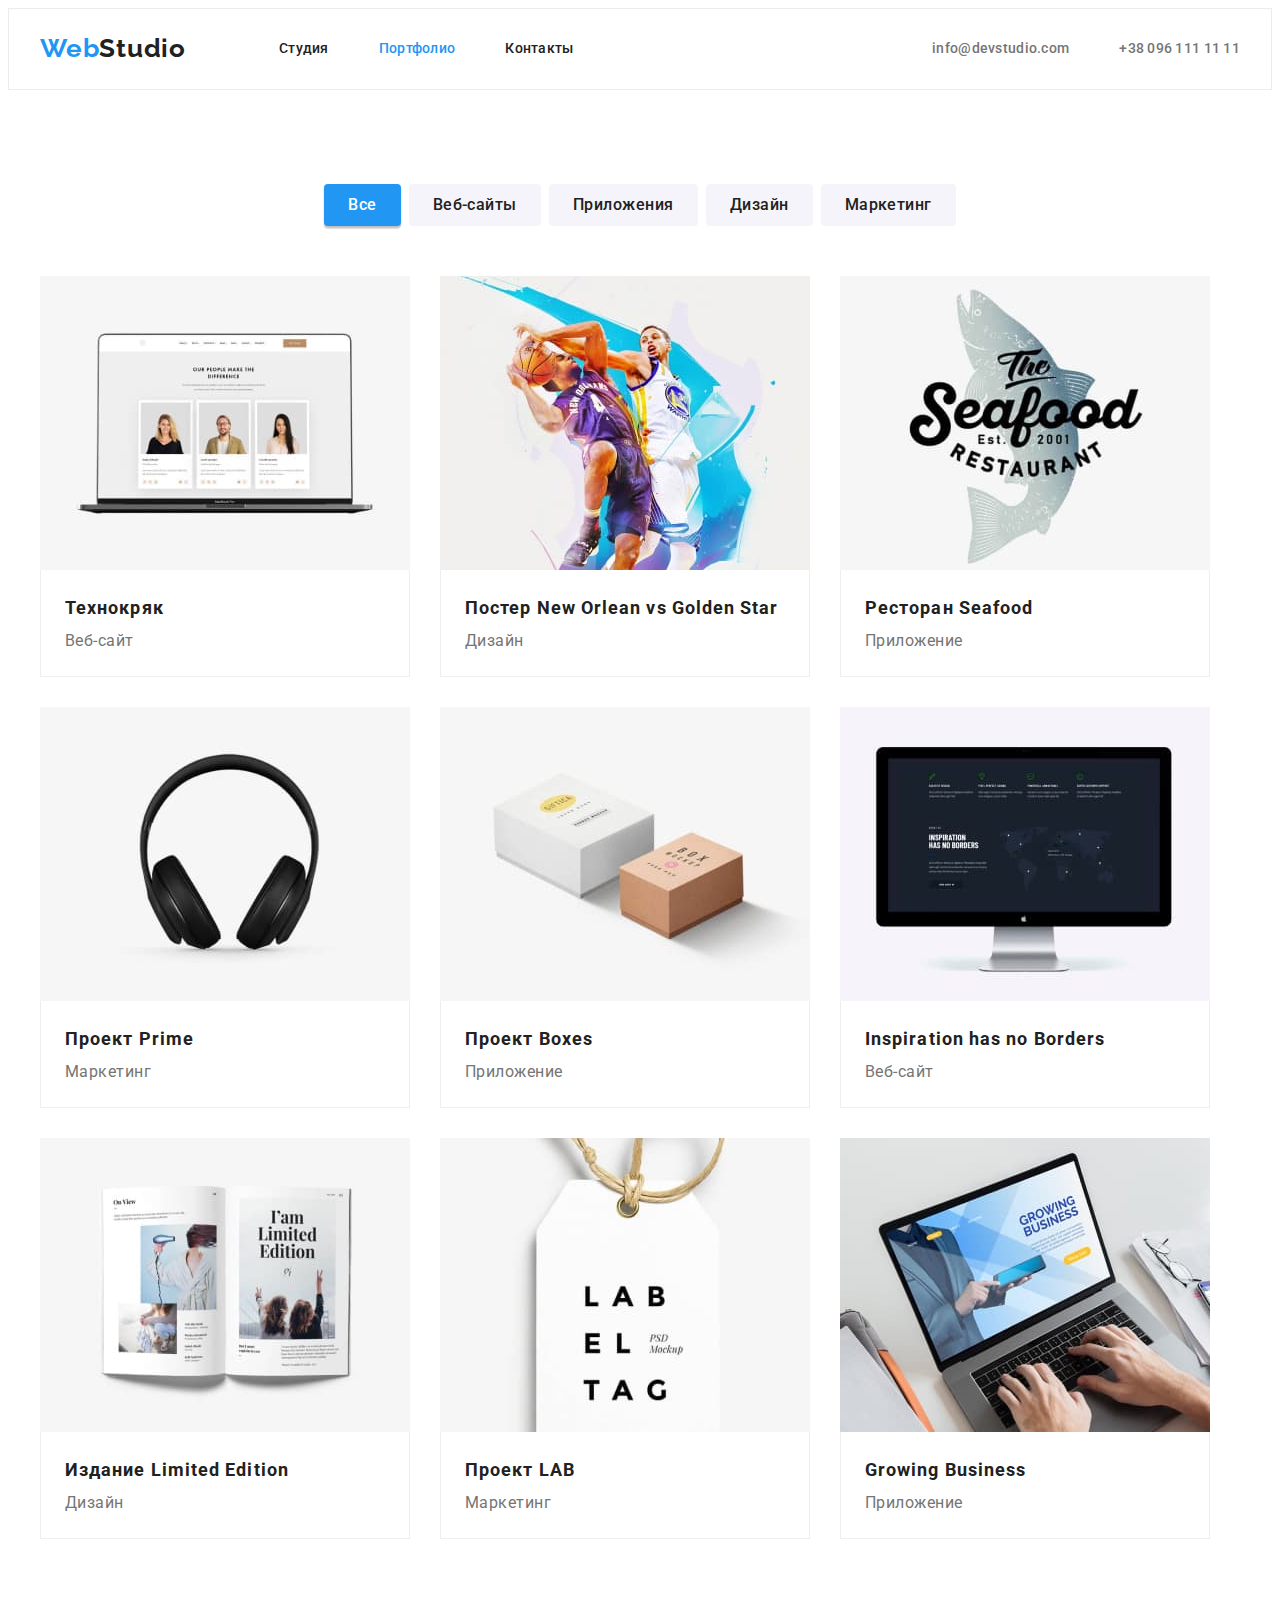
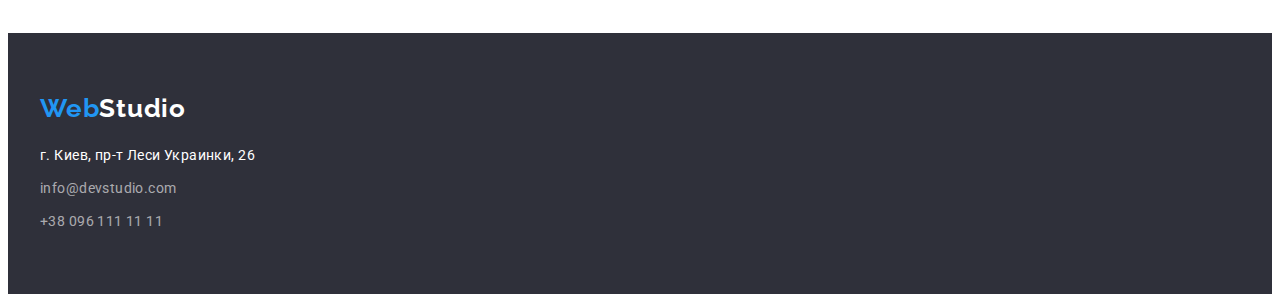
==== portfolio.html @ cd7b4eb1 "добавила файлы прошлой работы" ====
<!DOCTYPE html>
<html lang="ru">
  <head>
    <meta charset="UTF-8" />
    <meta http-equiv="X-UA-Compatible" content="IE=edge" />
    <meta name="viewport" content="width=device-width, initial-scale=1.0" />
    <link rel="preconnect" href="https://fonts.googleapis.com" />
    <link rel="preconnect" href="https://fonts.gstatic.com" crossorigin />
    <link
      href="https://fonts.googleapis.com/css2?family=Raleway:wght@700&family=Roboto:wght@400;500;700;900&display=swap"
      rel="stylesheet"
    />
    <title>Document</title>
    <link
      rel="stylesheet"
      href="https://cdnjs.cloudflare.com/ajax/libs/modern-normalize/1.1.0/modern-normalize.min.css"
      integrity="sha512-wpPYUAdjBVSE4KJnH1VR1HeZfpl1ub8YT/NKx4PuQ5NmX2tKuGu6U/JRp5y+Y8XG2tV+wKQpNHVUX03MfMFn9Q=="
      crossorigin="anonymous"
      referrerpolicy="no-referrer"
    />
    <link rel="stylesheet" href="./css/style.css" />
  </head>
  <body>
    <!--шапка сайта-->
    <header class="header">
      <div class="container header-nav">
        <nav class="nav">
          <!-- logo-->
          <a class="logo link" href="./index.html" lang="en"
            >Web<span class="logo-accent">Studio</span></a
          >
          <!--navigation-->
          <ul class="header-item">
            <li class="header-list">
              <a href="./index.html" class="list-nav link">Студия</a>
            </li>
            <li class="header-list">
              <a href="./portfolio.html" class="list-nav link current">Портфолио</a>
            </li>
            <li class="header-list">
              <a href="" class="list-nav link">Контакты</a>
            </li>
          </ul>
        </nav>

        <!--contacts-->
        <ul class="contacts-nav">
          <li class="header-list">
            <a href="mailto:info@devstudio.com" class="header-mail link">info@devstudio.com</a>
          </li>
          <li class="header-list">
            <a href="tel:+380961111111" class="header-tel link">+38 096 111 11 11</a>
          </li>
        </ul>
      </div>
    </header>
    <main>
      <section class="portfolio section centered container">
        <div>
          <!--скрытый заголовок-->
          <h1 class="visually-hidden">Примеры работ</h1>
          <ul class="btn-list">
            <li class="item-btn">
              <button type="button" class="btn-portfolio current">Все</button>
            </li>
            <li class="item-btn">
              <button type="button" class="btn-portfolio">Веб-сайты</button>
            </li>
            <li class="item-btn">
              <button type="button" class="btn-portfolio">Приложения</button>
            </li>
            <li class="item-btn">
              <button type="button" class="btn-portfolio">Дизайн</button>
            </li>
            <li class="item-btn">
              <button type="button" class="btn-portfolio">Маркетинг</button>
            </li>
          </ul>

          <ul class="portfolio-cards">
            <li class="item-portfolio">
              <img
                class="picture"
                src="./img/people.jpg"
                alt="на экране ноутбука изображены фото людей"
                width="370"
              />
              <div class="meta-blok">
                <h2 class="cards-item">Технокряк</h2>
                <p class="cards-text">Веб-сайт</p>
              </div>
            </li>
            <li class="item-portfolio">
              <img
                class="picture"
                src="./img/basketboll.jpg"
                alt="два баскетболиста борятся за мяч"
                width="370"
              />
              <div class="meta-blok">
                <h2 class="cards-item">Постер New Orlean vs Golden Star</h2>
                <p class="cards-text">Дизайн</p>
              </div>
            </li>
            <li class="item-portfolio">
              <img
                class="picture"
                src="./img/seafood.jpg"
                alt="логотип рыбного ресторана"
                width="370"
              />
              <div class="meta-blok">
                <h2 class="cards-item">Ресторан Seafood</h2>
                <p class="cards-text">Приложение</p>
              </div>
            </li>
            <li class="item-portfolio">
              <img class="picture" src="./img/headphones.jpg" alt="наушники" width="370" />
              <div class="meta-blok">
                <h2 class="cards-item">Проект Prime</h2>
                <p class="cards-text">Маркетинг</p>
              </div>
            </li>
            <li class="item-portfolio">
              <img class="picture" src="./img/boxes.jpg" alt="две коробки" width="370" />
              <div class="meta-blok">
                <h2 class="cards-item">Проект Boxes</h2>
                <p class="cards-text">Приложение</p>
              </div>
            </li>
            <li class="item-portfolio">
              <img class="picture" src="./img/monitor.jpg" alt="монитор компьютера" width="370" />
              <div class="meta-blok">
                <h2 class="cards-item">Inspiration has no Borders</h2>
                <p class="cards-text">Веб-сайт</p>
              </div>
            </li>
            <li class="item-portfolio">
              <img class="picture" src="./img/magazine.jpg" alt="открытый журнал" width="370" />
              <div class="meta-blok">
                <h2 class="cards-item">Издание Limited Edition</h2>
                <p class="cards-text">Дизайн</p>
              </div>
            </li>
            <li class="item-portfolio">
              <img
                class="picture"
                src="./img/tag.jpg"
                alt="бирка с логотипом компании"
                width="370"
              />
              <div class="meta-blok">
                <h2 class="cards-item">Проект LAB</h2>
                <p class="cards-text">Маркетинг</p>
              </div>
            </li>
            <li class="item-portfolio">
              <img
                class="picture"
                src="./img/laptop.jpg"
                alt="человек печатает на клавиатуре ноутбука"
                width="370"
              />
              <div class="meta-blok">
                <h2 class="cards-item">Growing Business</h2>
                <p class="cards-text">Приложение</p>
              </div>
            </li>
          </ul>
        </div>
      </section>
    </main>
    <!--подвал-->
    <footer class="footer">
      <div class="container logo-text">
        <!--logo-->
        <a class="logo link" href="./index.html" lang="en"
          >Web<span class="logo-footer">Studio</span></a
        >

        <!--ccontacts-->

        <address class="adress-item">
          <ul>
            <li class="adress">г. Киев, пр-т Леси Украинки, 26</li>
            <li class="mail">
              <a href="mailto:info@devstudio.com" class="link footer-mail">info@devstudio.com</a>
            </li>
            <li>
              <a href="tel:+380961111111" class="link footer-tel">+38 096 111 11 11</a>
            </li>
          </ul>
        </address>
      </div>
    </footer>
  </body>
</html>
---- css/style.css ----
:root {
  --main-color: #ffffff;
  --hero-color: #2f303a;
  --footer-color: #2f303a;
  --active-link-color: #2196f3;
  --first-btn-color: #2196f3;
  --second-btn-color: #f5f4fa;
  --title-color: #212121;
  --main-contente-color: #e5e5e5;
  --text-color: #757575;
}
body {
  font-family: Roboto, Raleway, sans-serif;
  color: #e5e5e5;
}
.list {
  padding: 0;
  margin: 0;
  list-style: none;
}
.link {
  text-decoration: none;
}
.visually-hidden {
  position: absolute;
  white-space: nowrap;
  width: 1px;
  height: 1px;
  overflow: hidden;
  border: 0;
  padding: 0;
  clip: rect(0 0 0 0);
  clip-path: inset(50%);
  margin: -1px;
}
ul {
  list-style-type: none;
  margin-top: 0;
  margin-bottom: 0;
  padding-left: 0;
}
.container {
  margin-left: auto;
  margin-right: auto;
  width: 1200px;
  padding-left: 15px;
  padding-right: 15px;
}
.centered {
  text-align: center;
}
.section {
  padding-top: 94px;
}
img {
  display: block;
  max-width: 100%;
  height: auto;
}
/*-------header styles-------*/
.logo {
  font-family: 'Raleway', sans-serif;
  font-style: normal;
  font-weight: 700;
  font-size: 26px;
  line-height: 1.19;
  letter-spacing: 0.03em;
  color: var(--active-link-color);
}
.header .logo {
  padding-top: 24px;
  padding-bottom: 25px;
}
.logo-accent {
  color: var(--title-color);
}

.header {
  background-color: var(--main-color);
  border: 1px solid #ececec;
}
.nav {
  display: flex;
  align-items: center;
}
.header-nav {
  display: flex;
  align-items: center;
}
.header-item {
  display: flex;
  margin-bottom: 0;
  padding: 0;
  margin-left: 93px;
}
.header-list .link {
  display: block;
  padding-top: 32px;
  padding-bottom: 32px;
}
.header-list:not(:last-child) {
  margin-right: 50px;
}

.list-nav {
  font-weight: 500;
  font-size: 14px;
  line-height: 1.14;
  letter-spacing: 0.02em;
  color: var(--title-color);
}
.list-nav:hover,
.list-nav:focus {
  color: var(--active-link-color);
}

.current {
  color: var(--active-link-color);
}
.contacts-nav {
  display: flex;
  padding: 0;
  margin-left: auto;
}

.header-tel,
.header-mail {
  font-weight: 500;
  font-size: 14px;
  line-height: 1.14;
  letter-spacing: 0.02em;
  color: var(--text-color);
}
.header-tel:hover,
.header-tel:focus {
  color: var(--active-link-color);
}

.header-mail:hover,
.header-mail:focus {
  color: var(--active-link-color);
}

/*----hero styles-------*/
.hero-section {
  text-align: center;
  background-color: var(--hero-color);
  padding: 200px 0;
}
.container.flex {
  background-color: #2f303a;
  width: 696px;
}
.hero-title {
  margin-top: 0;
  margin-bottom: 30px;
  width: 696px;
  font-weight: 900;
  font-size: 44px;
  line-height: 1.36;
  letter-spacing: 0.06em;
  text-transform: uppercase;
  color: var(--main-color);
}
.hero-btn {
  font-family: inherit;
  font-weight: 700;
  font-size: 16px;
  line-height: 1.85;
  color: var(--main-color);
  cursor: pointer;
  background: var(--first-btn-color);
  border-color: transparent;
  box-shadow: 0px 4px 4px rgba(0, 0, 0, 0.15);
  border-radius: 4px;
  padding: 10px 32px;
  min-width: 200px;
}

.hero-btn:hover,
.hero-btn:focus {
  background: #188ce8;
  box-shadow: 0px 4px 4px rgba(0, 0, 0, 0.15);
  border-radius: 4px;
}

/*---------specifics section--------*/

.hidden {
  visibility: hidden;
  margin-top: 0;
}

.after-hero {
  padding-top: 94px;
  padding-bottom: 94px;
}
.what-do {
  padding-bottom: 94px;
}
.position-list {
  margin-bottom: 0;
  display: flex;
}
.pictures {
  margin-right: 30px;
}
.pictures:nth-child(3n) {
  margin-right: 0;
}

.item-position {
  text-align: left;
  width: 270px;
  margin-right: 30px;
}
.item-position:nth-child(4n) {
  margin-right: 0;
}

.subject {
  margin-top: 0;
  margin-bottom: 10px;
  font-weight: 700;
  font-size: 14px;
  line-height: 1.14;
  letter-spacing: 0.03em;
  text-transform: uppercase;
  color: var(--title-color);
}
.text {
  font-size: 14px;
  line-height: 1.71;
  letter-spacing: 0.03em;
  color: var(--text-color);

  margin: 0;
}
/*------what we do section------*/
.what-do {
}
.heading {
  margin-top: 0;
  margin-bottom: 50px;
  font-weight: 700;
  font-size: 36px;
  line-height: 1.16;
  text-align: center;
  letter-spacing: 0.03em;
  color: var(--title-color);
}
/*----------our team section--------*/
.team {
  background-color: var(--second-btn-color);
  padding-top: 94px;
  padding-bottom: 94px;
}

.team-card {
  display: flex;
}
.photo-card {
  margin-right: 30px;
  background-color: var(--main-color);
  box-shadow: 0px 1px 3px rgba(0, 0, 0, 0.12), 0px 1px 1px rgba(0, 0, 0, 0.14),
    0px 2px 1px rgba(0, 0, 0, 0.2);
  border-radius: 0px 0px 4px 4px;
}

.photo-card:nth-child(4n) {
  margin-right: 0;
}

.team-title {
  margin-top: 0;
  margin-bottom: 50px;
  font-weight: 700;
  font-size: 36px;
  line-height: 1.16;
  text-align: center;
  letter-spacing: 0.03em;
  color: var(--title-color);
}
.team-blok {
  padding: 30px;
}
.name-title {
  font-weight: 500;
  font-size: 16px;
  line-height: 1.18;
  text-align: center;
  letter-spacing: 0.03em;
  color: var(--title-color);
  margin: 0;
  margin-bottom: 10px;
}
.profession {
  font-size: 16px;
  line-height: 1.18;
  text-align: center;
  letter-spacing: 0.03em;
  color: var(--text-color);
  margin: 0;
}

/*portfolio*/

.portfolio {
  padding-bottom: 94px;
}

/*-------portfolio-btn-------*/
.btn-portfolio {
  font-family: inherit;
  font-weight: 500;
  font-size: 16px;
  line-height: 1.62;
  text-align: center;
  border-color: transparent;
  letter-spacing: 0.03em;
  color: var(--title-color);
  background-color: var(--second-btn-color);
  cursor: pointer;
  border-radius: 4px;
  padding: 6px 22px;
  display: inline-block;
}
.btn-portfolio:hover,
.btn-portfolio:focus {
  color: var(--main-color);
  background-color: var(--first-btn-color);
}

.btn-list {
  justify-content: center;
  display: flex;
  margin-bottom: 50px;
  padding: 0;
}

.item-btn {
  margin-right: 8px;
}
.item-btn:nth-child(5n) {
  margin-right: 0;
}

.btn-list .current {
  background: #2196f3;
  color: var(--main-color);
  box-shadow: 0px 3px 1px rgba(0, 0, 0, 0.1), 0px 1px 2px rgba(0, 0, 0, 0.08),
    0px 2px 2px rgba(0, 0, 0, 0.12);
  border-radius: 4px;
}
.portfolio-cards {
  display: flex;
  flex-wrap: wrap;
  background-color: var(--main-color);
}
.item-portfolio {
  text-align: left;
  width: 370px;
  margin-right: 30px;
  margin-bottom: 30px;
}
.item-portfolio:nth-last-child(-n + 3) {
  margin-bottom: 0;
}

.item-portfolio:nth-child(3n) {
  margin-right: 0;
}

.meta-blok {
  padding: 20px 24px;
  border-right: 1px solid #eeeeee;
  border-bottom: 1px solid #eeeeee;
  border-left: 1px solid #eeeeee;
}

.cards-item {
  font-weight: 700;
  font-size: 18px;
  line-height: 2;
  letter-spacing: 0.06em;
  color: var(--title-color);
  margin: 0;
}

.cards-text {
  font-size: 16px;
  line-height: 1.88;
  letter-spacing: 0.03em;
  color: var(--text-color);
  margin: 0;
}

/*--------footer----------*/
.footer {
  background-color: var(--footer-color);
  padding-top: 60px;
  padding-bottom: 60px;
}

.adress-item {
  font-style: normal;
  margin-top: 20px;
}

.logo-footer {
  color: var(--main-color);
}
.adress {
  font-size: 14px;
  line-height: 1.71;
  letter-spacing: 0.03em;
  color: var(--main-color);
  margin-bottom: 9px;
}
.footer-mail {
  font-size: 14px;
  line-height: 1.71;
  letter-spacing: 0.03em;
  color: rgba(255, 255, 255, 0.6);
}
.mail {
  margin-bottom: 9px;
}
.footer-tel {
  font-size: 14px;
  line-height: 1.71;
  letter-spacing: 0.03em;
  color: rgba(255, 255, 255, 0.6);
}
.footer-tel:hover,
.footer-tel:focus {
  color: var(--active-link-color);
}
.footer-mail:hover,
.footer-mail:focus {
  color: var(--active-link-color);
}
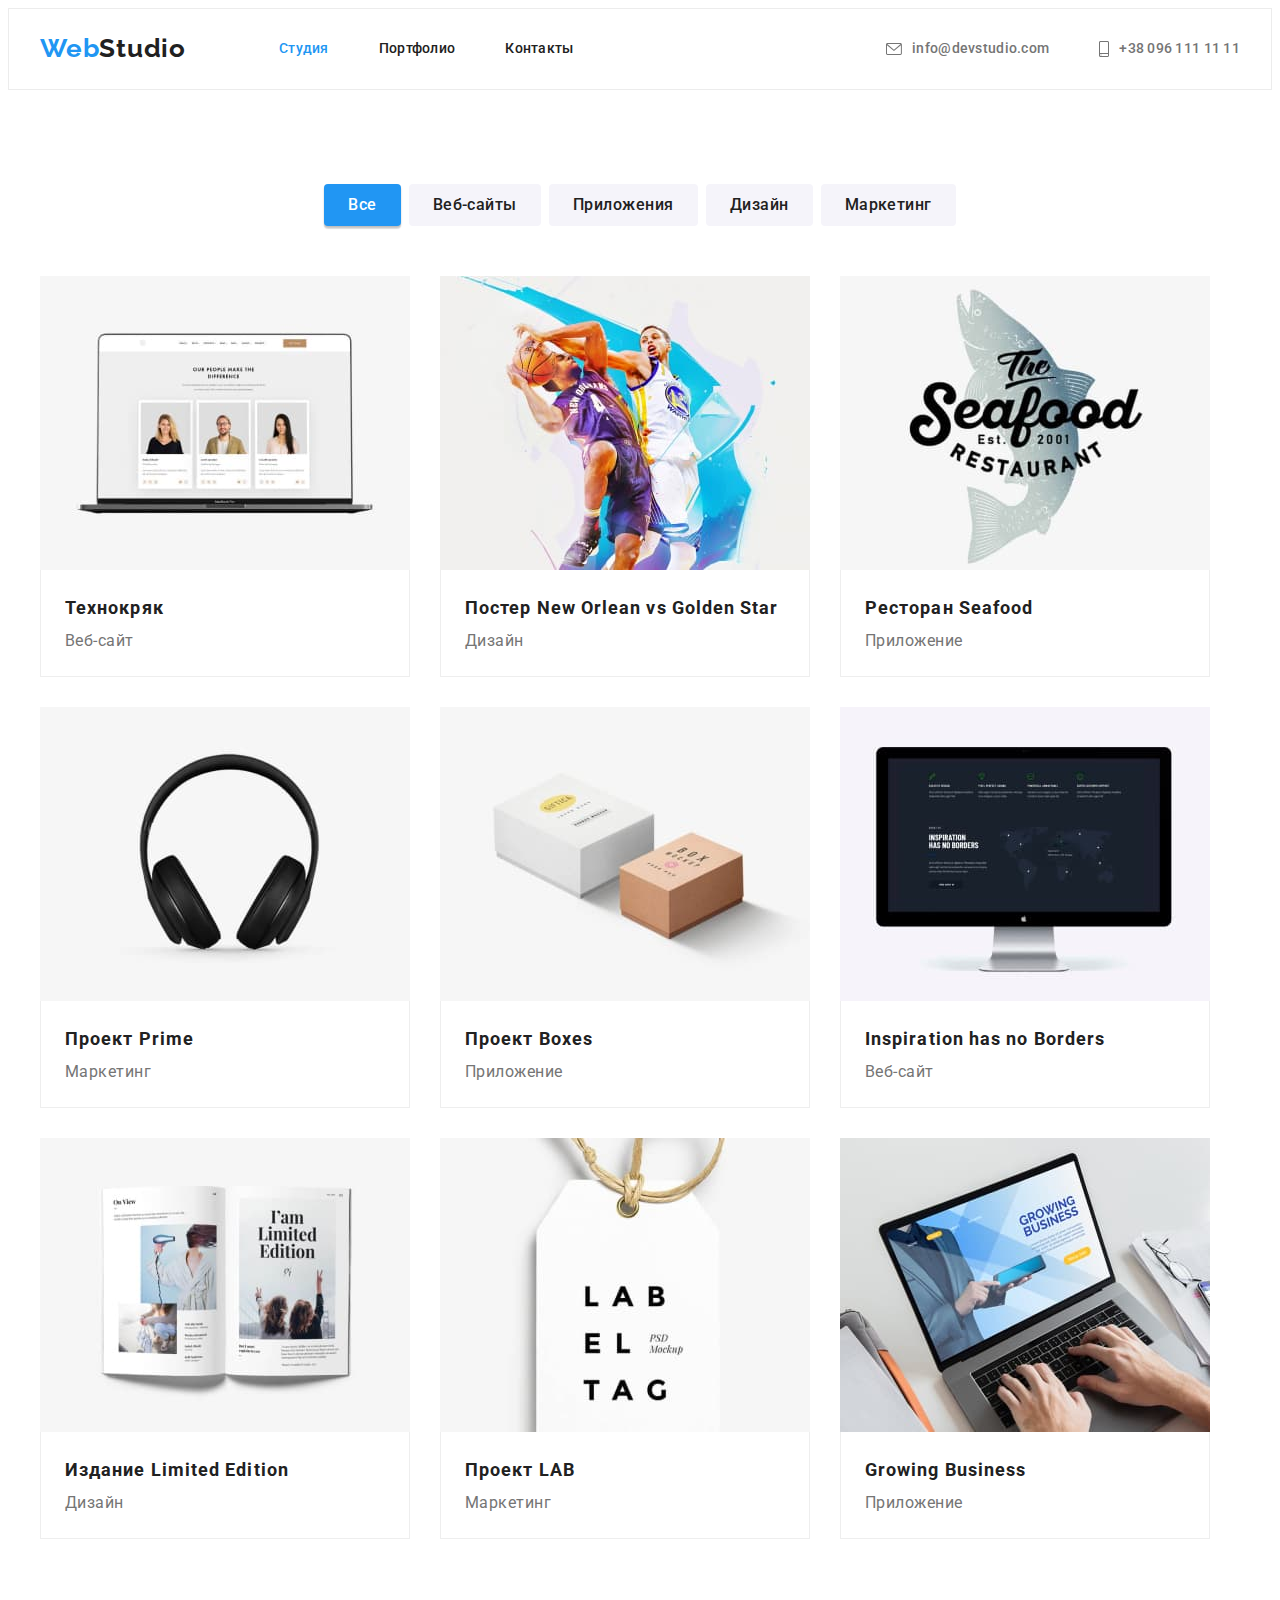
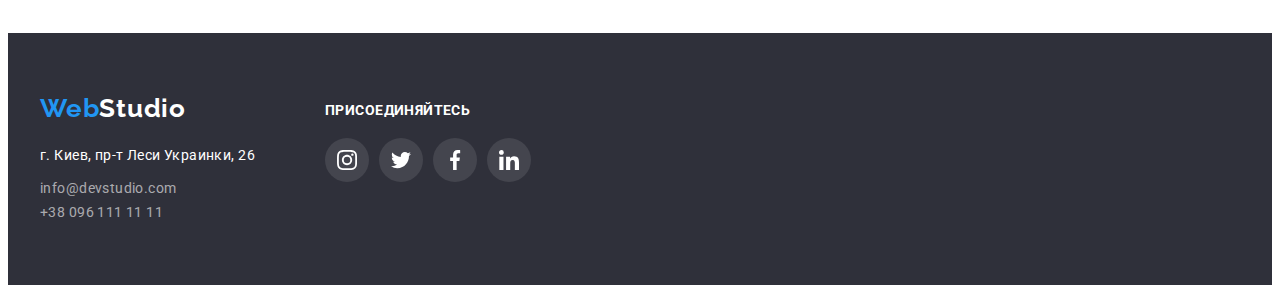
==== commit 3e8b3ffd: "добавила и стилизировала иконки" ====
--- a/portfolio.html
+++ b/portfolio.html
@@ -32,10 +32,10 @@
           <!--navigation-->
           <ul class="header-item">
             <li class="header-list">
-              <a href="./index.html" class="list-nav link">Студия</a>
+              <a href="./index.html" class="list-nav link current">Студия</a>
             </li>
             <li class="header-list">
-              <a href="./portfolio.html" class="list-nav link current">Портфолио</a>
+              <a href="./portfolio.html" class="list-nav link">Портфолио</a>
             </li>
             <li class="header-list">
               <a href="" class="list-nav link">Контакты</a>
@@ -46,10 +46,20 @@
         <!--contacts-->
         <ul class="contacts-nav">
           <li class="header-list">
-            <a href="mailto:info@devstudio.com" class="header-mail link">info@devstudio.com</a>
+            <a href="mailto:info@devstudio.com" class="header-mail link">
+              <svg class="icon mail" width="16" height="12">
+                <use href="./img/icons.svg#icon-mail"></use>
+              </svg>
+              info@devstudio.com</a
+            >
           </li>
           <li class="header-list">
-            <a href="tel:+380961111111" class="header-tel link">+38 096 111 11 11</a>
+            <a href="tel:+380961111111" class="header-tel link">
+              <svg class="icon phone" width="10" height="16">
+                <use href="./img/icons.svg#icon-phone"></use>
+              </svg>
+              +38 096 111 11 11</a
+            >
           </li>
         </ul>
       </div>
@@ -174,23 +184,58 @@
     <footer class="footer">
       <div class="container logo-text">
         <!--logo-->
-        <a class="logo link" href="./index.html" lang="en"
-          >Web<span class="logo-footer">Studio</span></a
-        >
-
-        <!--ccontacts-->
-
-        <address class="adress-item">
-          <ul>
-            <li class="adress">г. Киев, пр-т Леси Украинки, 26</li>
-            <li class="mail">
-              <a href="mailto:info@devstudio.com" class="link footer-mail">info@devstudio.com</a>
-            </li>
-            <li>
-              <a href="tel:+380961111111" class="link footer-tel">+38 096 111 11 11</a>
-            </li>
-          </ul>
-        </address>
+        <div class="adress-container">
+          <a class="logo link" href="./index.html" lang="en"
+            >Web<span class="logo-footer">Studio</span></a
+          >
+
+          <!--ccontacts-->
+
+          <address class="adress-item">
+            <ul>
+              <li class="adress">г. Киев, пр-т Леси Украинки, 26</li>
+              <li class="mail">
+                <a href="mailto:info@devstudio.com" class="link footer-mail">info@devstudio.com</a>
+              </li>
+              <li>
+                <a href="tel:+380961111111" class="link footer-tel">+38 096 111 11 11</a>
+              </li>
+            </ul>
+          </address>
+        </div>
+        <div class="join">
+          <h1 class="join-title">Присоединяйтесь</h1>
+          <ul class="social">
+            <li class="social-item">
+              <a class="social-link" href="">
+                <svg class="social-icon">
+                  <use href="./img/icons.svg#icon-instagram"></use>
+                </svg>
+              </a>
+            </li>
+            <li class="social-item">
+              <a class="social-link" href="">
+                <svg class="social-icon">
+                  <use href="./img/icons.svg#icon-twitter"></use>
+                </svg>
+              </a>
+            </li>
+            <li class="social-item">
+              <a class="social-link" href="">
+                <svg class="social-icon">
+                  <use href="./img/icons.svg#icon-facebook"></use>
+                </svg>
+              </a>
+            </li>
+            <li class="social-item">
+              <a class="social-link" href="">
+                <svg class="social-icon">
+                  <use href="./img/icons.svg#icon-linkedin"></use>
+                </svg>
+              </a>
+            </li>
+          </ul>
+        </div>
       </div>
     </footer>
   </body>
--- a/css/style.css
+++ b/css/style.css
@@ -83,10 +83,12 @@
   display: flex;
   align-items: center;
 }
+
 .header-nav {
   display: flex;
   align-items: center;
 }
+
 .header-item {
   display: flex;
   margin-bottom: 0;
@@ -94,7 +96,7 @@
   margin-left: 93px;
 }
 .header-list .link {
-  display: block;
+  display: flex;
   padding-top: 32px;
   padding-bottom: 32px;
 }
@@ -117,10 +119,20 @@
 .current {
   color: var(--active-link-color);
 }
+
 .contacts-nav {
   display: flex;
-  padding: 0;
   margin-left: auto;
+}
+.header-list {
+  align-items: center;
+}
+
+.icon {
+  margin-bottom: 0;
+  margin-right: 10px;
+  fill: currentColor;
+  align-self: center;
 }
 
 .header-tel,
@@ -131,6 +143,7 @@
   letter-spacing: 0.02em;
   color: var(--text-color);
 }
+
 .header-tel:hover,
 .header-tel:focus {
   color: var(--active-link-color);
@@ -144,11 +157,19 @@
 /*----hero styles-------*/
 .hero-section {
   text-align: center;
-  background-color: var(--hero-color);
+  background-color: #c4c4c4;
+  background-image: linear-gradient(to right, rgba(47, 48, 58, 0.4), rgba(47, 48, 58, 0.4)),
+    url(../img/working.jpg);
+  background-size: cover;
+  background-position: center;
+  background-repeat: no-repeat;
+  margin-left: auto;
+  margin-right: auto;
+  max-width: 1600px;
   padding: 200px 0;
+  box-shadow: 0px 4px 4px rgba(0, 0, 0, 0.25);
 }
 .container.flex {
-  background-color: #2f303a;
   width: 696px;
 }
 .hero-title {
@@ -195,18 +216,10 @@
   padding-top: 94px;
   padding-bottom: 94px;
 }
-.what-do {
-  padding-bottom: 94px;
-}
+
 .position-list {
   margin-bottom: 0;
   display: flex;
-}
-.pictures {
-  margin-right: 30px;
-}
-.pictures:nth-child(3n) {
-  margin-right: 0;
 }
 
 .item-position {
@@ -217,6 +230,15 @@
 .item-position:nth-child(4n) {
   margin-right: 0;
 }
+.features-thumb {
+  display: flex;
+  height: 120px;
+  margin-bottom: 30px;
+  background-color: var(--second-btn-color);
+  border-radius: 4px;
+  justify-content: center;
+  align-items: center;
+}
 
 .subject {
   margin-top: 0;
@@ -238,6 +260,7 @@
 }
 /*------what we do section------*/
 .what-do {
+  padding-bottom: 94px;
 }
 .heading {
   margin-top: 0;
@@ -248,6 +271,12 @@
   text-align: center;
   letter-spacing: 0.03em;
   color: var(--title-color);
+}
+.pictures {
+  margin-right: 30px;
+}
+.pictures:nth-child(3n) {
+  margin-right: 0;
 }
 /*----------our team section--------*/
 .team {
@@ -302,6 +331,83 @@
   color: var(--text-color);
   margin: 0;
 }
+.icon-list {
+  display: flex;
+  margin-bottom: 30px;
+  margin-left: 32px;
+  margin-right: 32px;
+}
+.icon-list .icon-link + .icon-link {
+  margin-left: 10px;
+}
+
+.link-icon {
+  display: flex;
+  justify-content: center;
+  align-items: center;
+  width: 44px;
+  height: 44px;
+  background-color: var(--white-color);
+  border-radius: 50%;
+  transition: background-color 250ms cubic-bezier(0.4, 0, 0.2, 1),
+    color 250ms cubic-bezier(0.4, 0, 0.2, 1);
+}
+
+.link-icon:hover {
+  background-color: var(--active-link-color);
+}
+.team-icon {
+  width: 20px;
+  height: 20px;
+  fill: #afb1b8;
+}
+.icon-list .link-icon:hover .team-icon {
+  fill: var(--main-color);
+}
+
+/*-----clients section----------*/
+.section-title {
+  color: var(--title-color);
+  margin-top: 0;
+  margin-bottom: 50px;
+  font-weight: 700;
+  font-size: 36px;
+  line-height: 1.17;
+  text-align: center;
+}
+
+.clients {
+  padding-top: 94px;
+  padding-bottom: 94px;
+}
+.clients-list {
+  display: flex;
+}
+.clients-link {
+  display: flex;
+  justify-content: center;
+  align-items: center;
+  width: 170px;
+  height: 92px;
+  border: 1px solid #afb1b8;
+  border-radius: 4px;
+  transition: color 250ms cubic-bezier(0.4, 0, 0.2, 1);
+}
+
+.clients-link:hover {
+  border: 1px solid var(--active-link-color);
+}
+.clients-item:not(:last-child) {
+  margin-right: 30px;
+}
+.clients-logo {
+  width: 106px;
+  height: 60px;
+  fill: #afb1b8;
+}
+.clients-list .clients-link:hover .clients-logo {
+  fill: var(--active-link-color);
+}
 
 /*portfolio*/
 
@@ -329,6 +435,9 @@
 .btn-portfolio:focus {
   color: var(--main-color);
   background-color: var(--first-btn-color);
+  box-shadow: 0px 3px 1px rgba(0, 0, 0, 0.1), 0px 1px 2px rgba(0, 0, 0, 0.08),
+    0px 2px 2px rgba(0, 0, 0, 0.12);
+  border-radius: 4px;
 }
 
 .btn-list {
@@ -362,6 +471,11 @@
   width: 370px;
   margin-right: 30px;
   margin-bottom: 30px;
+  cursor: pointer;
+}
+.item-portfolio:hover {
+  box-shadow: 0px 1px 1px rgba(0, 0, 0, 0.12), 0px 4px 4px rgba(0, 0, 0, 0.06),
+    1px 4px 6px rgba(0, 0, 0, 0.16);
 }
 .item-portfolio:nth-last-child(-n + 3) {
   margin-bottom: 0;
@@ -397,11 +511,14 @@
 
 /*--------footer----------*/
 .footer {
+  display: flex;
   background-color: var(--footer-color);
   padding-top: 60px;
   padding-bottom: 60px;
 }
-
+.adress-container {
+  margin-right: 70px;
+}
 .adress-item {
   font-style: normal;
   margin-top: 20px;
@@ -423,9 +540,7 @@
   letter-spacing: 0.03em;
   color: rgba(255, 255, 255, 0.6);
 }
-.mail {
-  margin-bottom: 9px;
-}
+
 .footer-tel {
   font-size: 14px;
   line-height: 1.71;
@@ -440,3 +555,47 @@
 .footer-mail:focus {
   color: var(--active-link-color);
 }
+.logo-text {
+  display: flex;
+}
+
+/*--------join-footer---------*/
+
+.join-title {
+  margin-bottom: 20px;
+  font-weight: 700;
+  font-size: 14px;
+  line-height: 1.14;
+  letter-spacing: 0.03em;
+  text-transform: uppercase;
+  color: var(--main-color);
+}
+.footer-blocks {
+  align-items: baseline;
+}
+.social {
+  display: flex;
+}
+.social .social-item + .social-item {
+  margin-left: 10px;
+}
+.social-link {
+  display: flex;
+  justify-content: center;
+  align-items: center;
+  width: 44px;
+  height: 44px;
+  background-color: rgba(255, 255, 255, 0.1);
+  border-radius: 50%;
+  transition: background-color 250ms cubic-bezier(0.4, 0, 0.2, 1),
+    color 250ms cubic-bezier(0.4, 0, 0.2, 1);
+}
+
+.social-link:hover {
+  background-color: var(--active-link-color);
+}
+.social-icon {
+  width: 20px;
+  height: 20px;
+  fill: var(--main-color);
+}
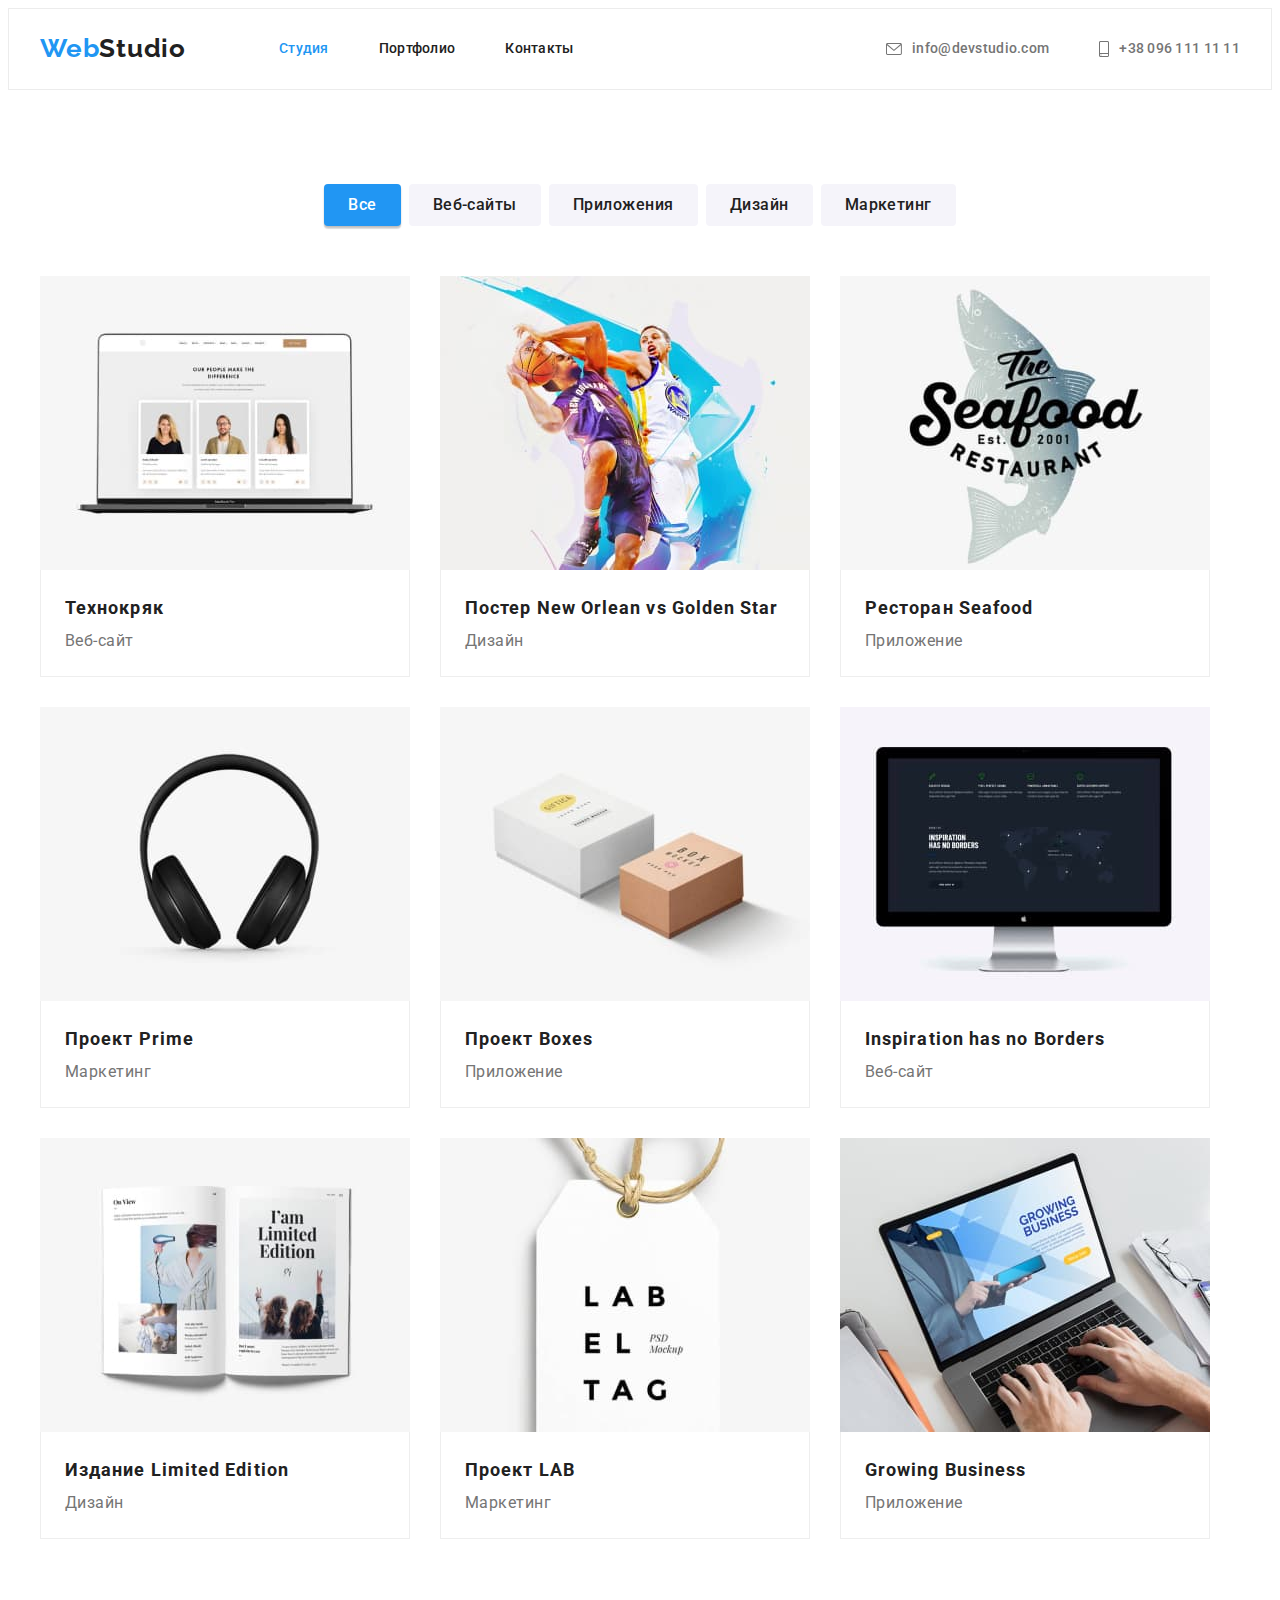
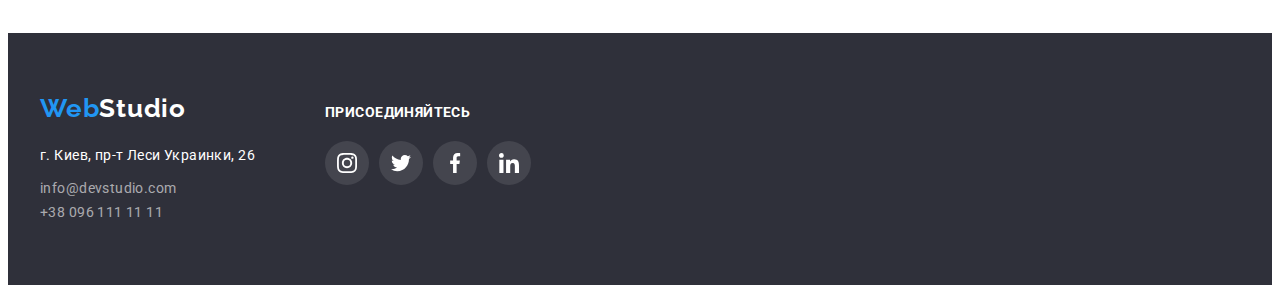
==== commit 9ef110b0: "выровняла текст в футере+исправила карточки команды" ====
--- a/portfolio.html
+++ b/portfolio.html
@@ -65,8 +65,8 @@
       </div>
     </header>
     <main>
-      <section class="portfolio section centered container">
-        <div>
+      <section class="portfolio section centered">
+        <div class="container">
           <!--скрытый заголовок-->
           <h1 class="visually-hidden">Примеры работ</h1>
           <ul class="btn-list">
@@ -89,92 +89,110 @@
 
           <ul class="portfolio-cards">
             <li class="item-portfolio">
-              <img
-                class="picture"
-                src="./img/people.jpg"
-                alt="на экране ноутбука изображены фото людей"
-                width="370"
-              />
-              <div class="meta-blok">
-                <h2 class="cards-item">Технокряк</h2>
-                <p class="cards-text">Веб-сайт</p>
-              </div>
-            </li>
-            <li class="item-portfolio">
-              <img
-                class="picture"
-                src="./img/basketboll.jpg"
-                alt="два баскетболиста борятся за мяч"
-                width="370"
-              />
-              <div class="meta-blok">
-                <h2 class="cards-item">Постер New Orlean vs Golden Star</h2>
-                <p class="cards-text">Дизайн</p>
-              </div>
-            </li>
-            <li class="item-portfolio">
-              <img
-                class="picture"
-                src="./img/seafood.jpg"
-                alt="логотип рыбного ресторана"
-                width="370"
-              />
-              <div class="meta-blok">
-                <h2 class="cards-item">Ресторан Seafood</h2>
-                <p class="cards-text">Приложение</p>
-              </div>
-            </li>
-            <li class="item-portfolio">
-              <img class="picture" src="./img/headphones.jpg" alt="наушники" width="370" />
-              <div class="meta-blok">
-                <h2 class="cards-item">Проект Prime</h2>
-                <p class="cards-text">Маркетинг</p>
-              </div>
-            </li>
-            <li class="item-portfolio">
-              <img class="picture" src="./img/boxes.jpg" alt="две коробки" width="370" />
-              <div class="meta-blok">
-                <h2 class="cards-item">Проект Boxes</h2>
-                <p class="cards-text">Приложение</p>
-              </div>
-            </li>
-            <li class="item-portfolio">
-              <img class="picture" src="./img/monitor.jpg" alt="монитор компьютера" width="370" />
-              <div class="meta-blok">
-                <h2 class="cards-item">Inspiration has no Borders</h2>
-                <p class="cards-text">Веб-сайт</p>
-              </div>
-            </li>
-            <li class="item-portfolio">
-              <img class="picture" src="./img/magazine.jpg" alt="открытый журнал" width="370" />
-              <div class="meta-blok">
-                <h2 class="cards-item">Издание Limited Edition</h2>
-                <p class="cards-text">Дизайн</p>
-              </div>
-            </li>
-            <li class="item-portfolio">
-              <img
-                class="picture"
-                src="./img/tag.jpg"
-                alt="бирка с логотипом компании"
-                width="370"
-              />
-              <div class="meta-blok">
-                <h2 class="cards-item">Проект LAB</h2>
-                <p class="cards-text">Маркетинг</p>
-              </div>
-            </li>
-            <li class="item-portfolio">
-              <img
-                class="picture"
-                src="./img/laptop.jpg"
-                alt="человек печатает на клавиатуре ноутбука"
-                width="370"
-              />
-              <div class="meta-blok">
-                <h2 class="cards-item">Growing Business</h2>
-                <p class="cards-text">Приложение</p>
-              </div>
+              <a class="portfolio-link" href="">
+                <img
+                  class="picture"
+                  src="./img/people.jpg"
+                  alt="на экране ноутбука изображены фото людей"
+                  width="370"
+                />
+                <div class="meta-blok">
+                  <h2 class="cards-item">Технокряк</h2>
+                  <p class="cards-text">Веб-сайт</p>
+                </div>
+              </a>
+            </li>
+            <li class="item-portfolio">
+              <a class="portfolio-link" href="">
+                <img
+                  class="picture"
+                  src="./img/basketboll.jpg"
+                  alt="два баскетболиста борятся за мяч"
+                  width="370"
+                />
+                <div class="meta-blok">
+                  <h2 class="cards-item">Постер New Orlean vs Golden Star</h2>
+                  <p class="cards-text">Дизайн</p>
+                </div>
+              </a>
+            </li>
+            <li class="item-portfolio">
+              <a class="portfolio-link" href="">
+                <img
+                  class="picture"
+                  src="./img/seafood.jpg"
+                  alt="логотип рыбного ресторана"
+                  width="370"
+                />
+                <div class="meta-blok">
+                  <h2 class="cards-item">Ресторан Seafood</h2>
+                  <p class="cards-text">Приложение</p>
+                </div>
+              </a>
+            </li>
+            <li class="item-portfolio">
+              <a class="portfolio-link" href="">
+                <img class="picture" src="./img/headphones.jpg" alt="наушники" width="370" />
+                <div class="meta-blok">
+                  <h2 class="cards-item">Проект Prime</h2>
+                  <p class="cards-text">Маркетинг</p>
+                </div>
+              </a>
+            </li>
+            <li class="item-portfolio">
+              <a class="portfolio-link" href="">
+                <img class="picture" src="./img/boxes.jpg" alt="две коробки" width="370" />
+                <div class="meta-blok">
+                  <h2 class="cards-item">Проект Boxes</h2>
+                  <p class="cards-text">Приложение</p>
+                </div>
+              </a>
+            </li>
+            <li class="item-portfolio">
+              <a class="portfolio-link" href="">
+                <img class="picture" src="./img/monitor.jpg" alt="монитор компьютера" width="370" />
+                <div class="meta-blok">
+                  <h2 class="cards-item">Inspiration has no Borders</h2>
+                  <p class="cards-text">Веб-сайт</p>
+                </div>
+              </a>
+            </li>
+            <li class="item-portfolio">
+              <a class="portfolio-link" href="">
+                <img class="picture" src="./img/magazine.jpg" alt="открытый журнал" width="370" />
+                <div class="meta-blok">
+                  <h2 class="cards-item">Издание Limited Edition</h2>
+                  <p class="cards-text">Дизайн</p>
+                </div>
+              </a>
+            </li>
+            <li class="item-portfolio">
+              <a class="portfolio-link" href="">
+                <img
+                  class="picture"
+                  src="./img/tag.jpg"
+                  alt="бирка с логотипом компании"
+                  width="370"
+                />
+                <div class="meta-blok">
+                  <h2 class="cards-item">Проект LAB</h2>
+                  <p class="cards-text">Маркетинг</p>
+                </div>
+              </a>
+            </li>
+            <li class="item-portfolio">
+              <a class="portfolio-link" href="">
+                <img
+                  class="picture"
+                  src="./img/laptop.jpg"
+                  alt="человек печатает на клавиатуре ноутбука"
+                  width="370"
+                />
+                <div class="meta-blok">
+                  <h2 class="cards-item">Growing Business</h2>
+                  <p class="cards-text">Приложение</p>
+                </div>
+              </a>
             </li>
           </ul>
         </div>
@@ -204,7 +222,7 @@
           </address>
         </div>
         <div class="join">
-          <h1 class="join-title">Присоединяйтесь</h1>
+          <p class="join-title">Присоединяйтесь</p>
           <ul class="social">
             <li class="social-item">
               <a class="social-link" href="">
--- a/css/style.css
+++ b/css/style.css
@@ -330,12 +330,10 @@
   letter-spacing: 0.03em;
   color: var(--text-color);
   margin: 0;
+  margin-bottom: 16px;
 }
 .icon-list {
   display: flex;
-  margin-bottom: 30px;
-  margin-left: 32px;
-  margin-right: 32px;
 }
 .icon-list .icon-link + .icon-link {
   margin-left: 10px;
@@ -356,6 +354,9 @@
 .link-icon:hover {
   background-color: var(--active-link-color);
 }
+.link-icon:focus {
+  background-color: var(--active-link-color);
+}
 .team-icon {
   width: 20px;
   height: 20px;
@@ -364,6 +365,9 @@
 .icon-list .link-icon:hover .team-icon {
   fill: var(--main-color);
 }
+.icon-list .link-icon:focus .team-icon {
+  fill: var(--main-color);
+}
 
 /*-----clients section----------*/
 .section-title {
@@ -385,6 +389,7 @@
 }
 .clients-link {
   display: flex;
+  outline: transparent;
   justify-content: center;
   align-items: center;
   width: 170px;
@@ -397,6 +402,11 @@
 .clients-link:hover {
   border: 1px solid var(--active-link-color);
 }
+.clients-link:focus {
+  border: 1px solid var(--active-link-color);
+  border-radius: 4px;
+}
+
 .clients-item:not(:last-child) {
   margin-right: 30px;
 }
@@ -406,6 +416,10 @@
   fill: #afb1b8;
 }
 .clients-list .clients-link:hover .clients-logo {
+  fill: var(--active-link-color);
+}
+
+.clients-list .clients-link:focus .clients-logo {
   fill: var(--active-link-color);
 }
 
@@ -461,6 +475,10 @@
     0px 2px 2px rgba(0, 0, 0, 0.12);
   border-radius: 4px;
 }
+.portfolio-link {
+  display: block;
+  text-decoration: none;
+}
 .portfolio-cards {
   display: flex;
   flex-wrap: wrap;
@@ -473,7 +491,11 @@
   margin-bottom: 30px;
   cursor: pointer;
 }
-.item-portfolio:hover {
+.portfolio-link:hover {
+  box-shadow: 0px 1px 1px rgba(0, 0, 0, 0.12), 0px 4px 4px rgba(0, 0, 0, 0.06),
+    1px 4px 6px rgba(0, 0, 0, 0.16);
+}
+.portfolio-link:focus {
   box-shadow: 0px 1px 1px rgba(0, 0, 0, 0.12), 0px 4px 4px rgba(0, 0, 0, 0.06),
     1px 4px 6px rgba(0, 0, 0, 0.16);
 }
@@ -540,6 +562,9 @@
   letter-spacing: 0.03em;
   color: rgba(255, 255, 255, 0.6);
 }
+.mail-adress {
+  margin-bottom: 9px;
+}
 
 .footer-tel {
   font-size: 14px;
@@ -557,11 +582,13 @@
 }
 .logo-text {
   display: flex;
+  align-items: baseline;
 }
 
 /*--------join-footer---------*/
 
 .join-title {
+  margin-top: 0;
   margin-bottom: 20px;
   font-weight: 700;
   font-size: 14px;
@@ -594,6 +621,9 @@
 .social-link:hover {
   background-color: var(--active-link-color);
 }
+.social-link:focus {
+  background-color: var(--active-link-color);
+}
 .social-icon {
   width: 20px;
   height: 20px;
